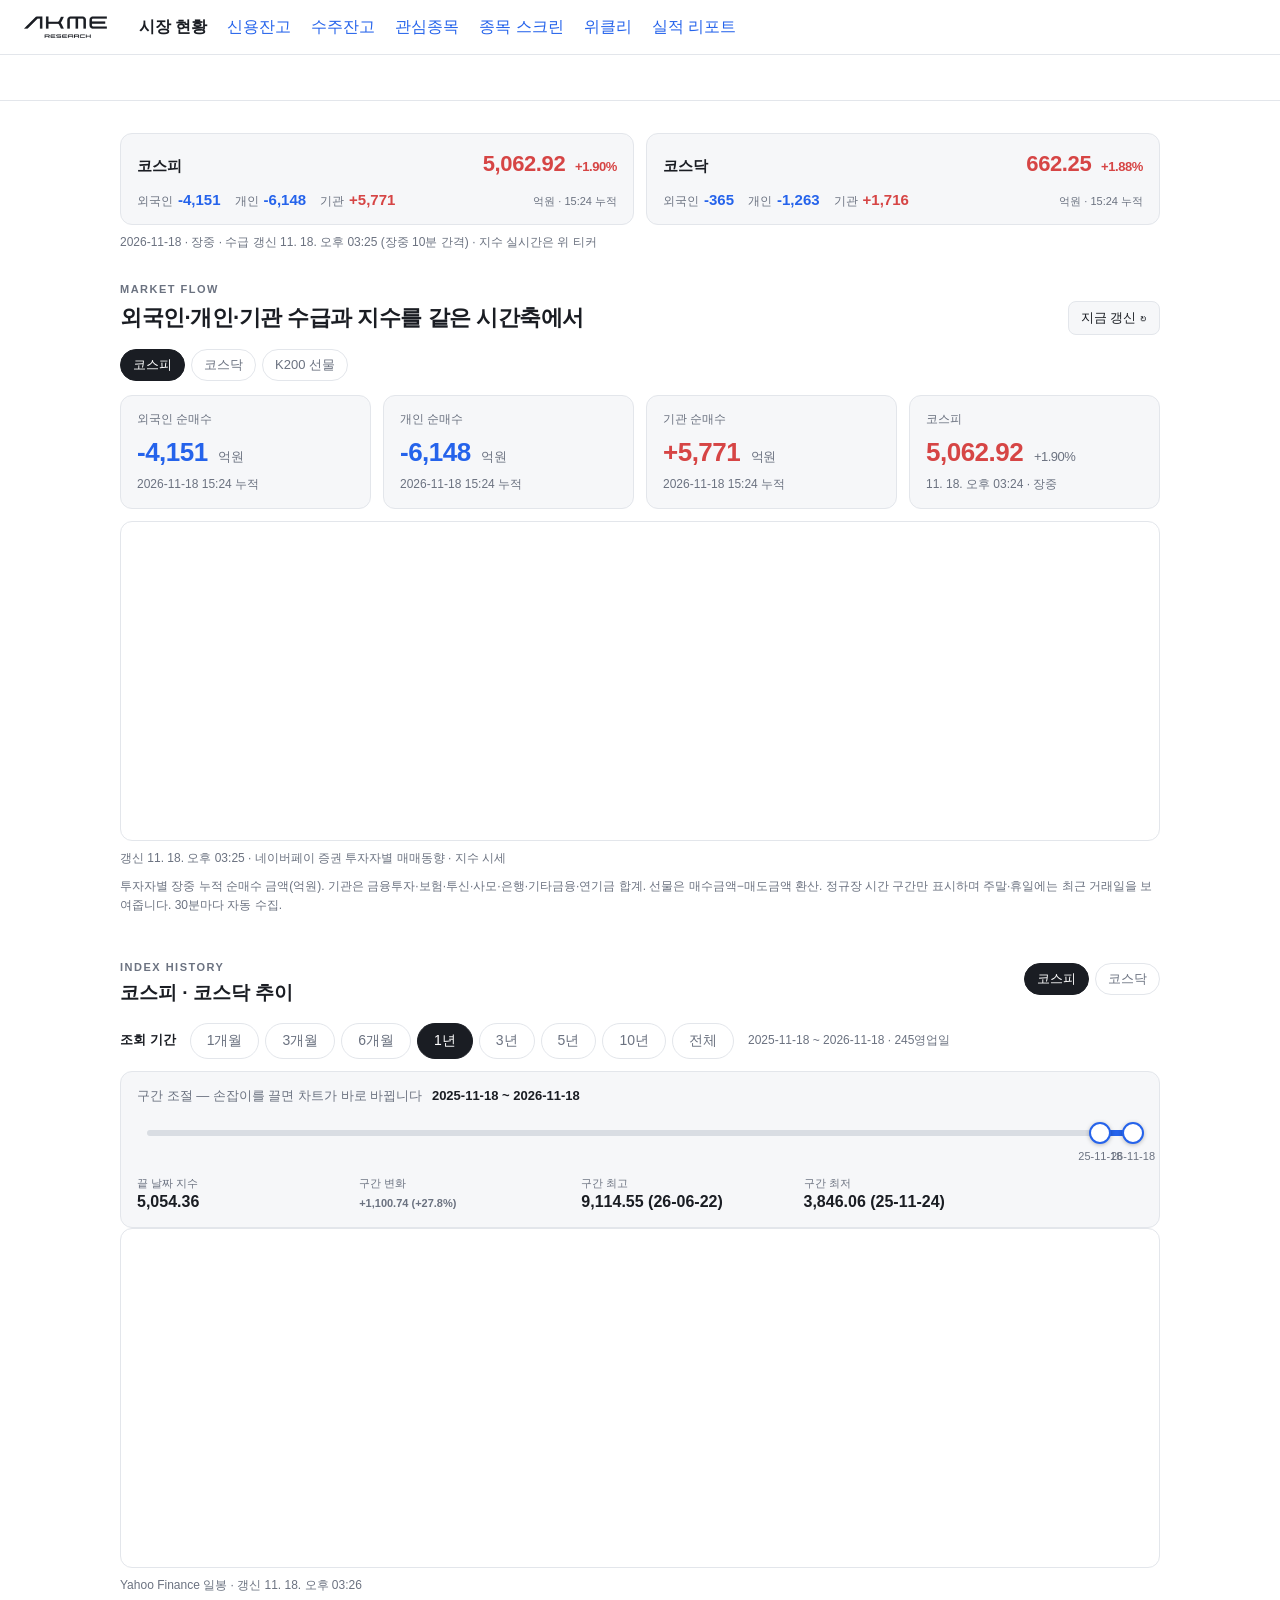
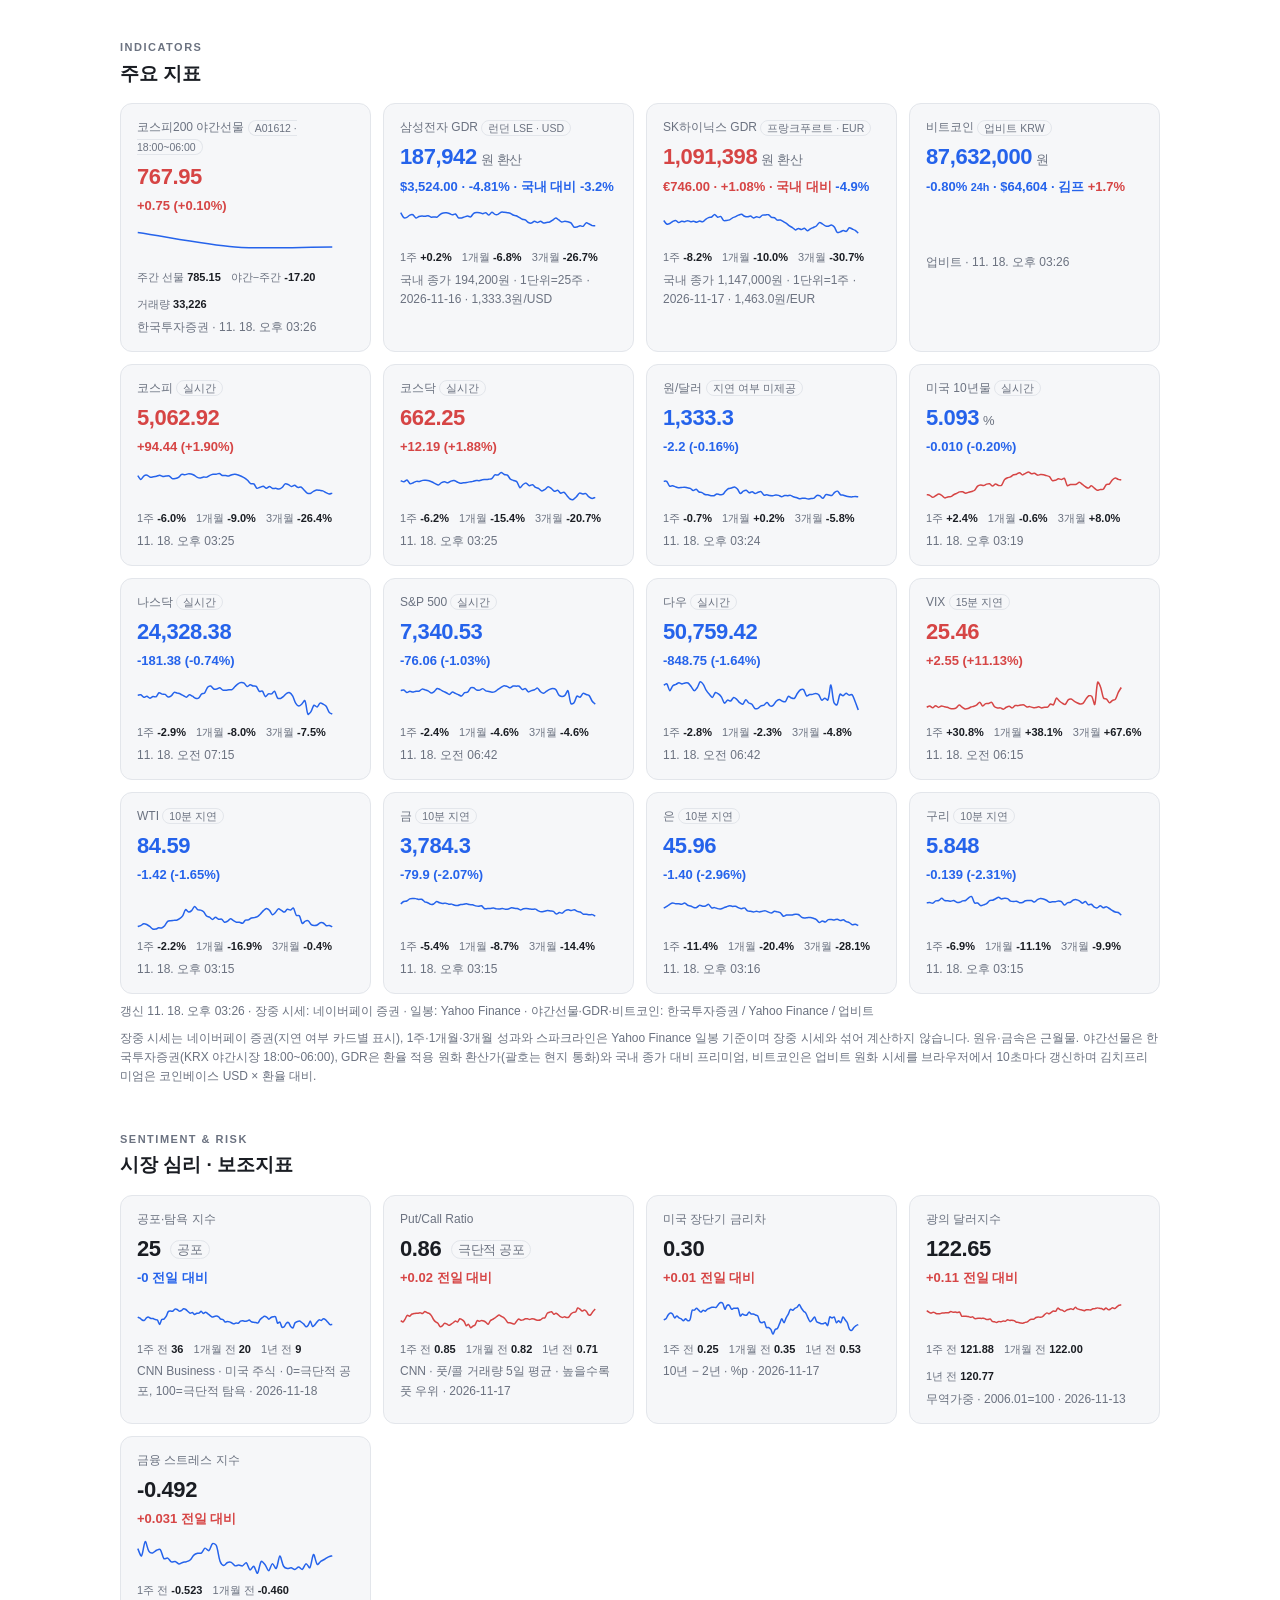
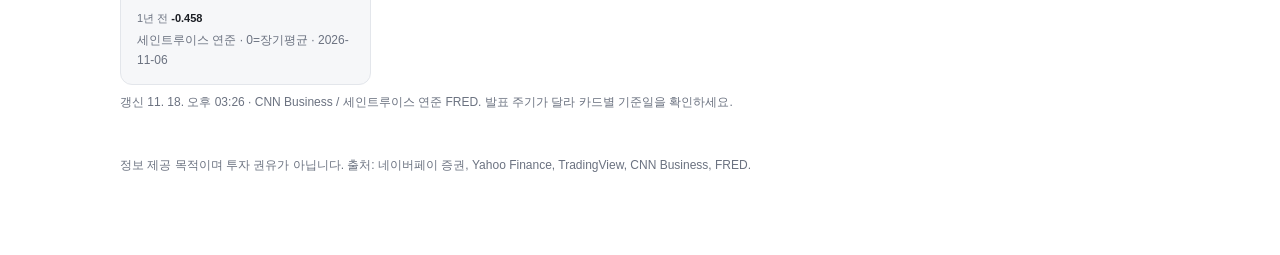
==== index.html @ b609981f "종목 스크린: P(Pass) 기본 숨김 + 10개씩 페이지 넘김 (10/25/50/100 선택) Co-Authored-By: Claude Fable 5.1 <noreply@anth" ====
<!DOCTYPE html>
<html lang="ko">
<head>
<meta charset="UTF-8">
<meta name="viewport" content="width=device-width, initial-scale=1">
<title>시장 현황 · AKME Research</title>
<meta name="description" content="외국인 수급과 지수, 12개 핵심 지표, 시장 심리를 한 화면에서. AI가 읽는 실적·수급·시장 심리.">
<meta property="og:type" content="website">
<meta property="og:site_name" content="AKME Research">
<meta property="og:title" content="시장 현황 · AKME Research">
<meta property="og:description" content="외국인 수급과 지수, 12개 핵심 지표, 시장 심리를 한 화면에서. AI가 읽는 실적·수급·시장 심리.">
<meta property="og:url" content="https://akmeresearch.github.io/stock/index.html">
<meta property="og:image" content="https://akmeresearch.github.io/stock/site/img/og-logo-2026-11.png">
<meta property="og:image:width" content="1200">
<meta property="og:image:height" content="630">
<meta property="og:locale" content="ko_KR">
<meta name="twitter:card" content="summary_large_image">
<meta name="twitter:title" content="시장 현황 · AKME Research">
<meta name="twitter:description" content="외국인 수급과 지수, 12개 핵심 지표, 시장 심리를 한 화면에서. AI가 읽는 실적·수급·시장 심리.">
<meta name="twitter:image" content="https://akmeresearch.github.io/stock/site/img/og-logo-2026-11.png">
<link rel="icon" href="favicon.ico?v=2" sizes="any">
<link rel="icon" type="image/png" sizes="32x32" href="site/img/icon-32.png?v=2">
<link rel="icon" type="image/png" sizes="192x192" href="site/img/icon-192.png?v=2">
<link rel="apple-touch-icon" sizes="180x180" href="site/img/icon-180.png?v=2">
<meta name="theme-color" content="#000000">
<link rel="stylesheet" href="site/style.css?v=202611181600">
<script src="site/vendor/chart.umd.min.js"></script>
</head>
<body>
<nav class="nav">
  <a class="brand" href="index.html"><img src="site/img/logo-dark.png" alt="AKME Research"></a>
  <a href="index.html" class="cur">시장 현황</a>
  <a href="credit.html">신용잔고</a>
  <a href="backlog.html">수주잔고</a>
  <a href="stocks.html">관심종목</a>
  <a href="screen.html">종목 스크린</a>
  <a href="weekly.html">위클리</a>
  <a href="reports.html">실적 리포트</a>
</nav>

<!-- 실시간 티커 (TradingView) -->
<div class="ticker">
  <div class="tradingview-widget-container">
    <div class="tradingview-widget-container__widget"></div>
    <script type="text/javascript" src="https://s3.tradingview.com/external-embedding/embed-widget-ticker-tape.js" async>
    {"symbols":[
      {"proName":"KRX:KOSPI","title":"코스피"},
      {"proName":"KRX:KOSDAQ","title":"코스닥"},
      {"proName":"KRX:KOSPI200","title":"코스피200"},
      {"proName":"FX_IDC:USDKRW","title":"원/달러"},
      {"proName":"NASDAQ:IXIC","title":"나스닥"},
      {"proName":"SP:SPX","title":"S&P 500"},
      {"proName":"TVC:VIX","title":"VIX"},
      {"proName":"TVC:US10Y","title":"미 10년물"},
      {"proName":"TVC:USOIL","title":"WTI"},
      {"proName":"TVC:GOLD","title":"금"},
      {"proName":"LSE:SMSN","title":"삼성전자 GDR"},
      {"proName":"UPBIT:BTCKRW","title":"BTC"}
    ],"showSymbolLogo":false,"colorTheme":"light","isTransparent":true,"displayMode":"adaptive","locale":"kr"}
    </script>
  </div>
</div>

<main class="wrap wide">
  <section class="sec quick-sec">
    <div id="quick" class="quick"></div>
    <div id="quick-note" class="note"></div>
  </section>

  <section class="sec">
    <div class="sec-head">
      <div><div class="eyebrow">MARKET FLOW</div><h1>외국인·개인·기관 수급과 지수를 같은 시간축에서</h1></div>
      <button class="btn" data-refresh>지금 갱신 ↻</button>
    </div>
    <div class="tabs">
      <button class="tab on" data-market="KOSPI">코스피</button>
      <button class="tab" data-market="KOSDAQ">코스닥</button>
      <button class="tab" data-market="FUT">K200 선물</button>
    </div>
    <div id="flow-stat" class="stats"></div>
    <div class="chart-box"><canvas id="flow-chart"></canvas></div>
    <div id="flow-note" class="note"></div>
    <div class="note">투자자별 장중 누적 순매수 금액(억원). 기관은 금융투자·보험·투신·사모·은행·기타금융·연기금 합계. 선물은 매수금액−매도금액 환산. 정규장 시간 구간만 표시하며 주말·휴일에는 최근 거래일을 보여줍니다. 30분마다 자동 수집.</div>
  </section>

  <section class="sec">
    <div class="sec-head">
      <div><div class="eyebrow">INDEX HISTORY</div><h2>코스피 · 코스닥 추이</h2></div>
      <div class="tabs" id="ih-market"><button class="tab on" data-code="KOSPI">코스피</button><button class="tab" data-code="KOSDAQ">코스닥</button></div>
    </div>
    <div class="period-bar">
      <span class="period-label">조회 기간</span>
      <div class="tabs" id="ih-range">
        <button class="tab" data-months="1">1개월</button>
        <button class="tab" data-months="3">3개월</button>
        <button class="tab" data-months="6">6개월</button>
        <button class="tab on" data-months="12">1년</button>
        <button class="tab" data-months="36">3년</button>
        <button class="tab" data-months="60">5년</button>
        <button class="tab" data-months="120">10년</button>
        <button class="tab" data-months="0">전체</button>
      </div>
      <span id="ih-period-note" class="note" style="margin:0"></span>
    </div>
    <div class="slider-box">
      <label>구간 조절 — 손잡이를 끌면 차트가 바로 바뀝니다 <b><span id="ih-start">—</span> ~ <span id="ih-end">—</span></b></label>
      <div id="ih-slider"></div>
      <div class="readout">
        <div><span>끝 날짜 지수</span><b id="ih-last">—</b></div>
        <div><span>구간 변화</span><b id="ih-change">—</b></div>
        <div><span>구간 최고</span><b id="ih-high">—</b></div>
        <div><span>구간 최저</span><b id="ih-low">—</b></div>
      </div>
    </div>
    <div class="chart-box" style="height:340px"><canvas id="ih-chart"></canvas></div>
    <div id="ih-note" class="note"></div>
  </section>

  <section class="sec">
    <div class="sec-head"><div><div class="eyebrow">INDICATORS</div><h2>주요 지표</h2></div></div>
    <div id="ind-grid" class="grid"></div>
    <div id="ind-note" class="note"></div>
    <div class="note">장중 시세는 네이버페이 증권(지연 여부 카드별 표시), 1주·1개월·3개월 성과와 스파크라인은 Yahoo Finance 일봉 기준이며 장중 시세와 섞어 계산하지 않습니다. 원유·금속은 근월물. 야간선물은 한국투자증권(KRX 야간시장 18:00~06:00), GDR은 환율 적용 원화 환산가(괄호는 현지 통화)와 국내 종가 대비 프리미엄, 비트코인은 업비트 원화 시세를 브라우저에서 10초마다 갱신하며 김치프리미엄은 코인베이스 USD × 환율 대비.</div>
  </section>

  <section class="sec">
    <div class="sec-head"><div><div class="eyebrow">SENTIMENT &amp; RISK</div><h2>시장 심리 · 보조지표</h2></div></div>
    <div id="sent-grid" class="grid"></div>
    <div id="sent-note" class="note"></div>
  </section>

  <div class="footer">정보 제공 목적이며 투자 권유가 아닙니다. 출처: 네이버페이 증권, Yahoo Finance, TradingView, CNN Business, FRED.</div>
</main>
<script src="site/rangeslider.js?v=202611161532"></script>
<script src="site/market.js?v=202611161532"></script>
</body>
</html>
---- site/style.css ----
:root {
  --bg: #ffffff; --panel: #f6f7f9; --line: #e3e6eb;
  --text: #1a1d23; --muted: #6b7280; --accent: #2563eb;
  --up: #ff5a5a; --down: #4f8cff;
}
* { box-sizing: border-box; }
body { margin: 0; background: var(--bg); color: var(--text);
  font-family: -apple-system, BlinkMacSystemFont, "Pretendard", "Apple SD Gothic Neo", "Noto Sans KR", sans-serif;
  line-height: 1.6; }
a { color: var(--accent); text-decoration: none; }
a:hover { text-decoration: underline; }
.nav { display: flex; gap: 20px; align-items: center; padding: 14px 24px; border-bottom: 1px solid var(--line); }
.nav .brand { display: flex; align-items: center; margin-right: 12px; }
.nav .brand img { height: 22px; width: auto; display: block; }
.nav a { white-space: nowrap; flex-shrink: 0; }
.nav a.cur { color: var(--text); font-weight: 600; }
@media (max-width: 720px) { .nav { gap: 14px; padding: 12px 16px; overflow-x: auto; -webkit-overflow-scrolling: touch; scrollbar-width: none; } .nav::-webkit-scrollbar { display: none; } .nav .brand img { height: 18px; } }
.wrap { max-width: 860px; margin: 0 auto; padding: 32px 20px 80px; }
h1 { font-size: 26px; letter-spacing: -0.5px; margin: 0 0 6px; }
.sub { color: var(--muted); margin-bottom: 28px; }
.card { display: block; background: var(--panel); border: 1px solid var(--line); border-radius: 12px;
  padding: 18px 20px; margin-bottom: 14px; color: var(--text); }
.card:hover { border-color: var(--accent); text-decoration: none; }
.card .meta { color: var(--muted); font-size: 13px; margin-bottom: 6px; }
.card .title { font-weight: 600; font-size: 17px; }
.card .summary { color: #3f4650; font-size: 14px; margin-top: 8px; }
.badge { display: inline-block; font-size: 11px; padding: 2px 8px; border-radius: 999px;
  border: 1px solid var(--line); color: var(--muted); margin-left: 8px; }
.empty { color: var(--muted); padding: 40px 0; text-align: center; }

/* markdown */
.md h1 { font-size: 26px; margin-top: 0; }
.md h2 { font-size: 19px; margin: 34px 0 12px; padding-bottom: 6px; border-bottom: 1px solid var(--line); }
.md blockquote { margin: 0 0 20px; padding: 12px 16px; border-left: 3px solid var(--accent);
  background: var(--panel); border-radius: 0 8px 8px 0; color: #2b3139; }
.md table { border-collapse: collapse; width: 100%; font-size: 14px; margin: 12px 0 18px; display: block; overflow-x: auto; }
.md th, .md td { border: 1px solid var(--line); padding: 7px 10px; text-align: left; white-space: nowrap; }
.md th { background: var(--panel); color: var(--muted); font-weight: 600; }
.md .qa-who { display: block; font-size: 12.5px; color: var(--muted); margin-top: 2px; }
.md p:has(> .qa-who) { margin-bottom: 8px; }
.md code { background: var(--panel); padding: 1px 5px; border-radius: 4px; font-size: 13px; }
.md hr { border: 0; border-top: 1px solid var(--line); margin: 30px 0; }
.md ul, .md ol { padding-left: 22px; }
.md li { margin: 4px 0; }
.md input[type=checkbox] { margin-right: 6px; }
.back { display: inline-block; margin-bottom: 18px; color: var(--muted); }
.footer { color: var(--muted); font-size: 12px; margin-top: 40px; }

/* ---- market page ---- */
.wrap.wide { max-width: 1080px; }
.ticker { border-bottom: 1px solid var(--line); height: 46px; overflow: hidden; }
.sec { margin-bottom: 44px; }
.sec-head { display: flex; justify-content: space-between; align-items: flex-end; gap: 16px; margin-bottom: 14px; }
.eyebrow { font-size: 11px; letter-spacing: 1.5px; color: var(--muted); font-weight: 600; }
.sec h1 { font-size: 22px; margin: 2px 0 0; }
.sec h2 { font-size: 19px; margin: 2px 0 0; }
.btn { background: var(--panel); border: 1px solid var(--line); border-radius: 8px; padding: 7px 12px; font-size: 13px; cursor: pointer; color: var(--text); }
.btn:hover { border-color: var(--accent); }
.tabs { display: flex; gap: 6px; flex-wrap: wrap; margin-bottom: 14px; }
.tab { background: transparent; border: 1px solid var(--line); border-radius: 999px; padding: 6px 12px; font-size: 13px; cursor: pointer; color: var(--muted); }
.tab.on { background: var(--text); color: #fff; border-color: var(--text); }
.stats { display: grid; grid-template-columns: repeat(auto-fit, minmax(220px, 1fr)); gap: 12px; margin-bottom: 12px; }
.stat { background: var(--panel); border: 1px solid var(--line); border-radius: 12px; padding: 14px 16px; }
.stat .k, .ind .k { font-size: 12px; color: var(--muted); }
.stat .v { font-size: 26px; font-weight: 700; letter-spacing: -0.5px; margin: 2px 0; }
.stat .v small, .ind .v small { font-size: 13px; font-weight: 500; color: var(--muted); margin-left: 4px; }
.stat .s, .ind .s { font-size: 12px; color: var(--muted); }
.chart-box { position: relative; height: 320px; background: #fff; border: 1px solid var(--line); border-radius: 12px; padding: 12px; }
.note { font-size: 12px; color: var(--muted); margin-top: 8px; }
.grid { display: grid; grid-template-columns: repeat(auto-fill, minmax(230px, 1fr)); gap: 12px; }
.ind { background: var(--panel); border: 1px solid var(--line); border-radius: 12px; padding: 14px 16px; }
.ind .v { font-size: 22px; font-weight: 700; letter-spacing: -0.4px; margin: 2px 0; }
.ind .c { font-size: 13px; font-weight: 600; }
.ind .p { display: flex; gap: 10px; font-size: 11px; color: var(--muted); margin: 6px 0 4px; flex-wrap: wrap; }
.ind .p b { color: var(--text); font-weight: 600; }
.ind .spark { position: relative; width: 100%; height: 40px; margin-top: 6px; }
.tag { font-size: 10.5px; color: var(--muted); border: 1px solid var(--line); border-radius: 999px; padding: 1px 6px; vertical-align: middle; }
.up { color: #d64545; } .down { color: #2563eb; }
@media (max-width: 640px) { .sec-head { flex-direction: column; align-items: flex-start; } .chart-box { height: 260px; } }

/* ---- stock page ---- */
.stock-head { display: grid; grid-template-columns: 1fr auto; gap: 16px 32px; align-items: end; }
.stock-head h1 { font-size: 28px; margin: 2px 0 0; }
.stock-head .meta { font-size: 13px; color: var(--muted); }
.stock-quote .v { font-size: 32px; font-weight: 700; letter-spacing: -0.6px; }
.stock-quote .v small { font-size: 14px; color: var(--muted); margin-left: 4px; font-weight: 500; }
.stock-quote .c { font-size: 15px; font-weight: 600; }
.stock-quote .s { font-size: 12px; color: var(--muted); }
.kv { grid-column: 1 / -1; display: grid; grid-template-columns: repeat(auto-fit, minmax(140px, 1fr)); gap: 8px; }
.kv div { background: var(--panel); border: 1px solid var(--line); border-radius: 10px; padding: 10px 12px; }
.kv span { display: block; font-size: 11px; color: var(--muted); }
.kv b { font-size: 14px; font-weight: 600; }
#fin-table table { margin-top: 12px; }
#fin-table td:not(:first-child), #fin-table th:not(:first-child) { text-align: right; }
@media (max-width: 640px) { .stock-head { grid-template-columns: 1fr; } }
.lnk { color: var(--accent); cursor: pointer; } .lnk:hover { text-decoration: underline; }
.sec h2 .unit { font-size: 12px; color: var(--muted); font-weight: 500; margin-left: 6px; }
#credit-table td:not(:first-child), #credit-table th:not(:first-child) { text-align: right; }
.period-bar { display: flex; align-items: center; gap: 14px; flex-wrap: wrap; margin-bottom: 12px; }
.period-label { font-size: 13px; font-weight: 600; color: var(--text); }
.period-bar .tabs { margin: 0; }
.period-bar .tab { padding: 8px 16px; font-size: 14px; }
.slider-box { background: var(--panel); border: 1px solid var(--line); border-radius: 12px; padding: 14px 16px; }
.slider-box label { font-size: 13px; color: var(--muted); display: block; margin-bottom: 6px; }
.slider-box label b { color: var(--text); margin-left: 6px; }
.rs { position: relative; height: 44px; margin: 14px 10px 0; touch-action: none; user-select: none; }
.rs-track { position: absolute; left: 0; right: 0; top: 9px; height: 6px; background: #d9dde3; border-radius: 3px; cursor: pointer; }
.rs-fill { position: absolute; top: 0; height: 6px; background: var(--accent); border-radius: 3px; }
.rs-handle { position: absolute; top: 12px; width: 22px; height: 22px; margin-left: -11px; border-radius: 50%; background: #fff; border: 2px solid var(--accent); box-shadow: 0 1px 4px rgba(0,0,0,.25); cursor: grab; transform: translateY(-50%); z-index: 2; }
.rs-handle.drag, .rs-handle:active { cursor: grabbing; transform: translateY(-50%) scale(1.12); }
.rs-handle:focus { outline: 2px solid rgba(37,99,235,.35); outline-offset: 2px; }
.rs-tip { position: absolute; top: 24px; left: 50%; transform: translateX(-50%); font-size: 11px; color: var(--muted); white-space: nowrap; }
.slider-box .readout { display: grid; grid-template-columns: 1fr 1fr 1fr 1.6fr; gap: 10px; margin-top: 10px; }
.slider-box .readout b { white-space: nowrap; line-height: 1.3; display: block; }
.slider-box .readout b span { display: inline-block; vertical-align: baseline; }
@media (max-width: 640px) { .slider-box .readout { grid-template-columns: repeat(2, 1fr); } }
.slider-box .readout span { display: block; font-size: 11px; color: var(--muted); }
.slider-box .readout b { font-size: 16px; font-weight: 600; }
.ind .c b { font-weight: 700; }
.quick-sec { margin-bottom: 28px; }
.quick { display: grid; grid-template-columns: repeat(auto-fit, minmax(320px, 1fr)); gap: 12px; }
.q-card { background: var(--panel); border: 1px solid var(--line); border-radius: 12px; padding: 12px 16px; }
.q-head { display: flex; justify-content: space-between; align-items: baseline; gap: 12px; }
.q-name { font-weight: 700; font-size: 15px; }
.q-price { font-size: 22px; font-weight: 700; letter-spacing: -0.4px; }
.q-price small { font-size: 13px; font-weight: 600; margin-left: 4px; }
.q-flows { display: flex; gap: 14px; align-items: baseline; margin-top: 6px; flex-wrap: wrap; }
.q-who span { font-size: 12px; color: var(--muted); margin-right: 5px; }
.q-who b { font-size: 15px; font-weight: 700; }
.q-unit { font-size: 11px; color: var(--muted); margin-left: auto; }
#bl-table td:nth-child(n+4), #bl-table th:nth-child(n+4) { text-align: right; }
#bl-detail td:nth-child(2), #bl-detail td:nth-child(3), #bl-detail td:nth-child(4), #bl-detail td:nth-child(5) { text-align: right; }
.divider { border: 0; border-top: 1px solid var(--line); margin: 28px 0 14px; }

/* 종목 스크린 */
.btn.primary { background: var(--accent); border-color: var(--accent); color: #fff; }
.btn.primary:disabled { opacity: .45; cursor: default; }
.sc-toolbar { display: flex; gap: 8px; flex-wrap: wrap; align-items: center; margin-bottom: 10px; }
.sc-spacer { flex: 1; }
.sc-input, .sc-select { border: 1px solid var(--line); border-radius: 8px; padding: 7px 10px; font-size: 14px; background: #fff; color: var(--text); font-family: inherit; }
.sc-input { min-width: 240px; flex: 1 1 240px; }
.sc-stats { display: flex; gap: 6px; flex-wrap: wrap; align-items: center; font-size: 12.5px; color: var(--muted); margin-bottom: 14px; }
.sc-stats .chip { border: 1px solid var(--line); border-radius: 999px; padding: 1px 8px; background: var(--panel); }
.sc-stats .chip.warn { border-color: #f59e0b; color: #b45309; background: #fffbeb; }
.sc-stats .chip.ok { color: #15803d; }
.sc-upd { margin-left: auto; }
.sc-tablewrap { border: 1px solid var(--line); border-radius: 12px; overflow: hidden; }
.sc-table { width: 100%; border-collapse: collapse; font-size: 14px; }
.sc-table th { position: sticky; top: 0; background: var(--panel); color: var(--muted); font-weight: 600; font-size: 12.5px; text-align: left; padding: 9px 12px; border-bottom: 1px solid var(--line); z-index: 1; white-space: nowrap; }
.sc-table th.sortable { cursor: pointer; user-select: none; }
.sc-table th.sortable.on { color: var(--text); }
.sc-table th.sortable.on::after { content: ' ' attr(data-dir); font-size: 10px; }
.sc-table td { padding: 7px 12px; border-bottom: 1px solid var(--line); vertical-align: middle; }
.sc-table tr:last-child td { border-bottom: 0; }
.sc-name { width: 30%; }
.sc-name .lnk { color: var(--text); font-weight: 600; }
.sc-meta { font-size: 11.5px; color: var(--muted); white-space: nowrap; overflow: hidden; text-overflow: ellipsis; max-width: 260px; }
.sc-sector { width: 22%; color: #374151; font-size: 13px; }
.sc-cls { width: 74px; }
.sc-table select.cls { width: 62px; padding: 5px 6px; border: 1px solid var(--line); border-radius: 7px; font-size: 14px; font-weight: 700; background: #fff; color: var(--text); font-family: inherit; }
.sc-table input.memo { width: 100%; padding: 6px 9px; border: 1px solid transparent; border-radius: 7px; background: transparent; font-size: 13.5px; font-family: inherit; color: var(--text); }
.sc-table input.memo:hover { border-color: var(--line); }
.sc-table input.memo:focus { border-color: var(--accent); background: #fff; outline: none; }
.sc-table tr.dirty .sc-name::before { content: ''; display: inline-block; width: 6px; height: 6px; border-radius: 50%; background: #f59e0b; margin-right: 6px; vertical-align: middle; }
tr.c-S select.cls, .chip.c-S { background: #fef3c7; border-color: #f59e0b; color: #92400e; }
tr.c-A select.cls, .chip.c-A { background: #dcfce7; border-color: #22c55e; color: #166534; }
tr.c-B select.cls, .chip.c-B { background: #dbeafe; border-color: #60a5fa; color: #1e40af; }
tr.c-C select.cls, .chip.c-C { background: #f3f4f6; color: #374151; }
tr.c-D select.cls, .chip.c-D { background: #f3f4f6; color: #6b7280; }
tr.c-F select.cls, .chip.c-F { background: #fee2e2; border-color: #f87171; color: #991b1b; }
tr.c-P select.cls, .chip.c-P { background: #ede9fe; border-color: #a78bfa; color: #5b21b6; }
.sc-check { display: inline-flex; align-items: center; gap: 5px; font-size: 13.5px; color: var(--text); cursor: pointer; white-space: nowrap; }
.sc-pager { display: flex; gap: 6px; align-items: center; flex-wrap: wrap; justify-content: center; padding: 10px 0; font-size: 13.5px; }
.sc-pager .pg-info { padding: 0 6px; white-space: nowrap; }
.sc-pager .pg-info small { color: var(--muted); font-size: 12px; }
.sc-pager .pg-num { width: 56px; padding: 5px 6px; border: 1px solid var(--line); border-radius: 7px; font-size: 13.5px; text-align: center; font-family: inherit; }
.sc-pager .pg-size { padding: 5px 6px; font-size: 13px; }
@media (max-width: 640px) {
  .sc-sector { display: none; }
  .sc-name { width: 44%; }
  .sc-table td { padding: 7px 8px; }
  .sc-meta { max-width: 150px; }
}
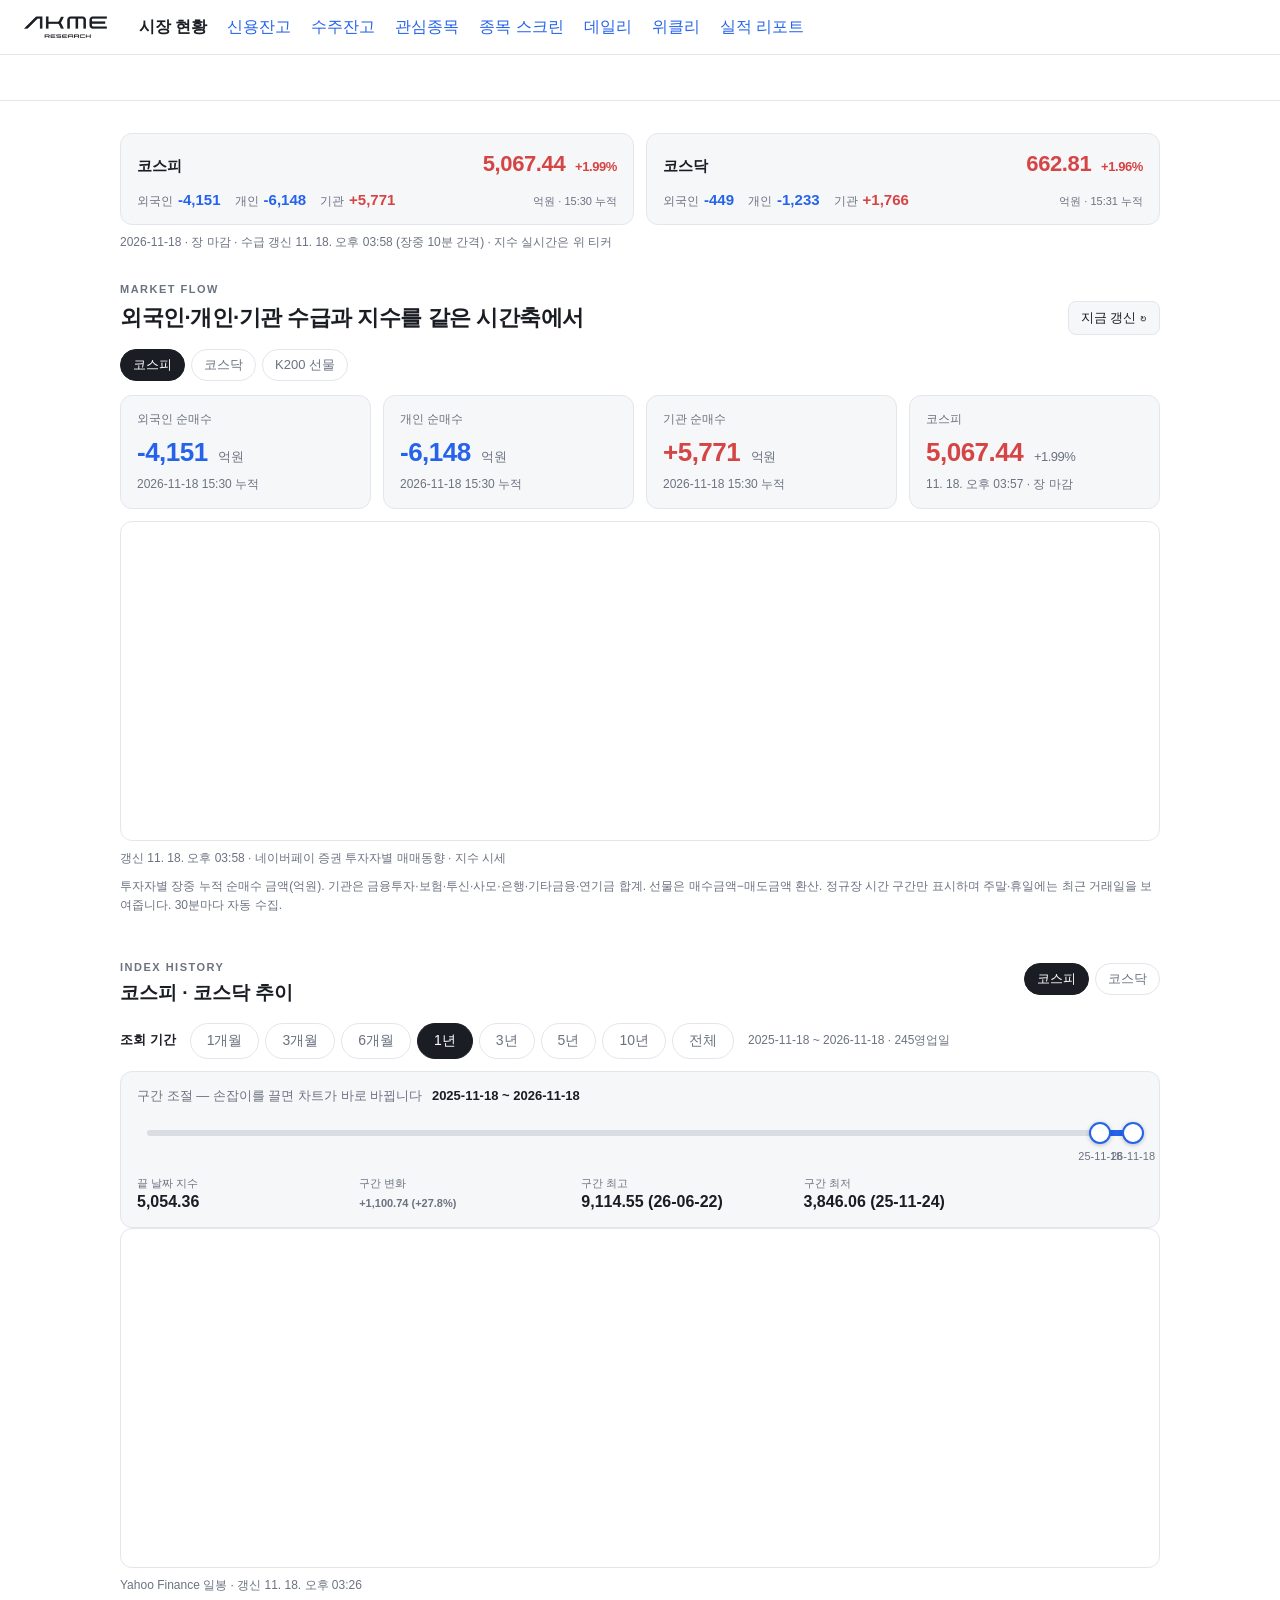
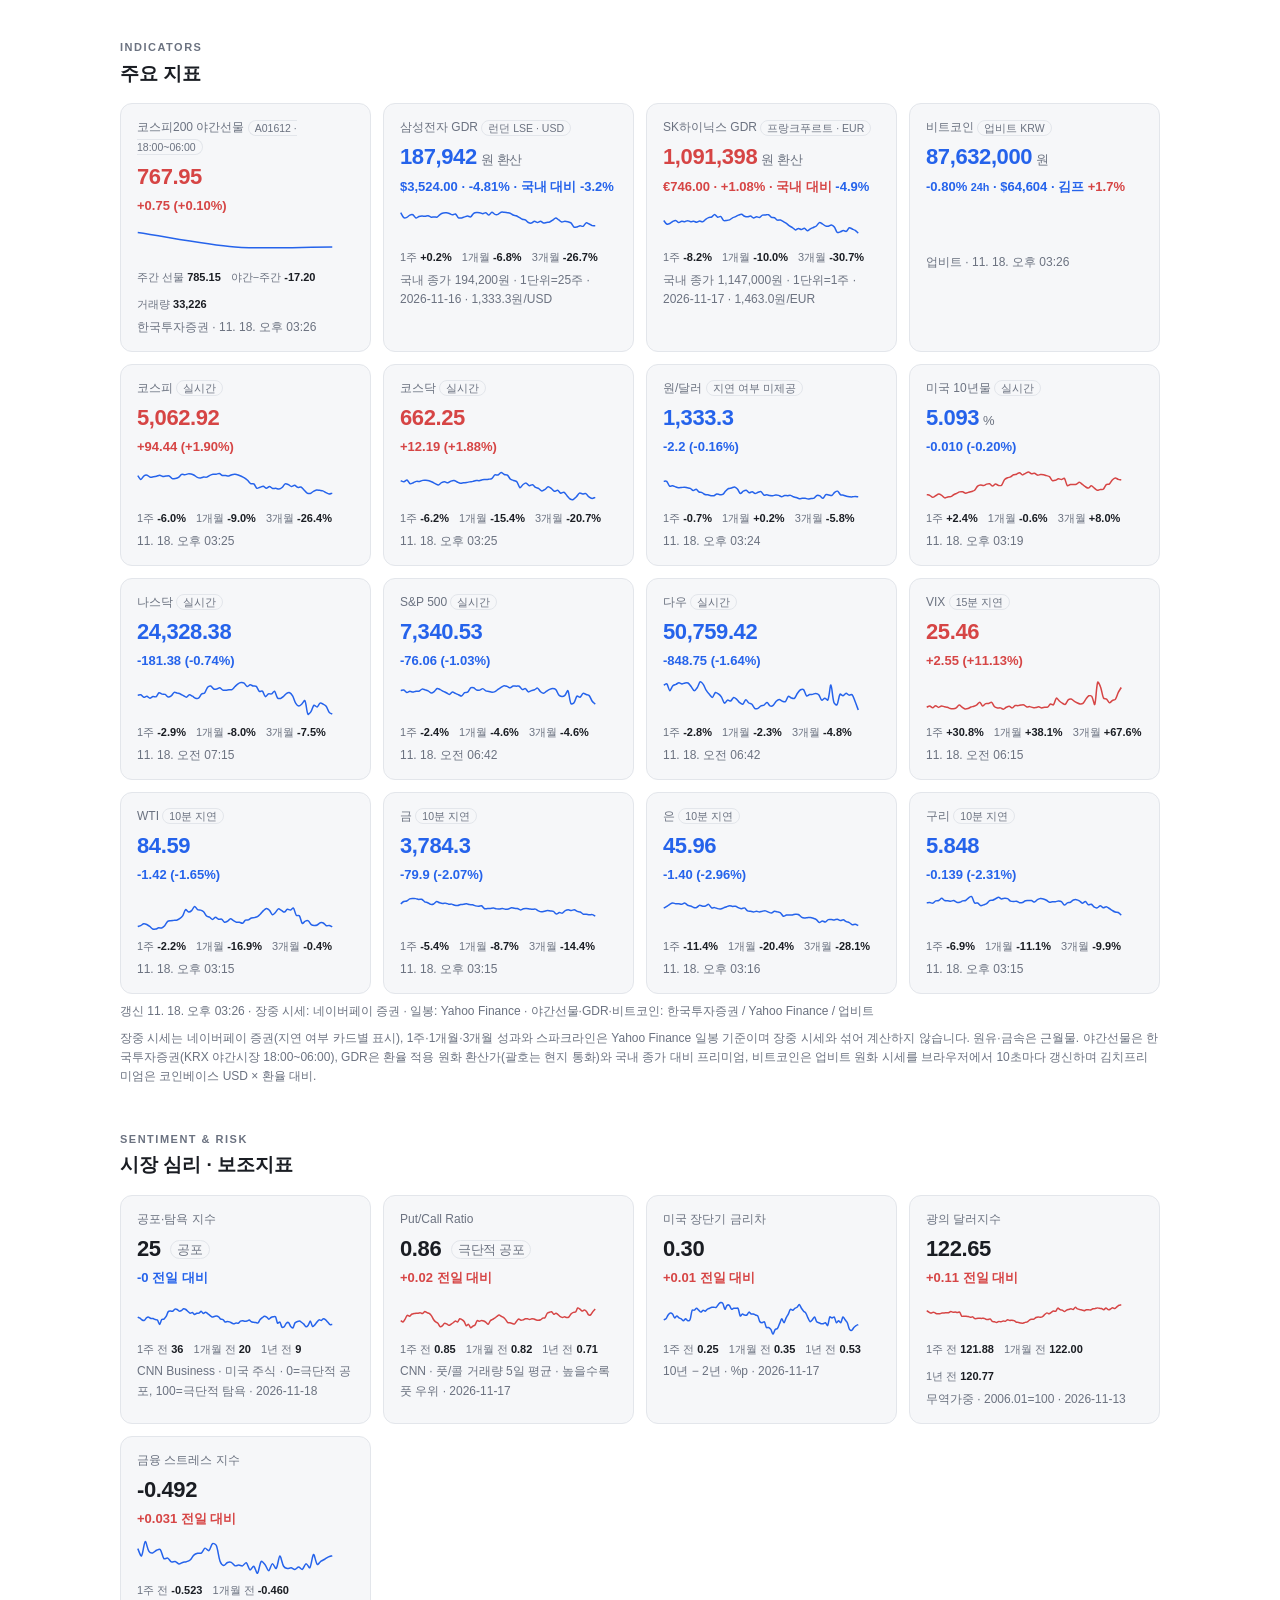
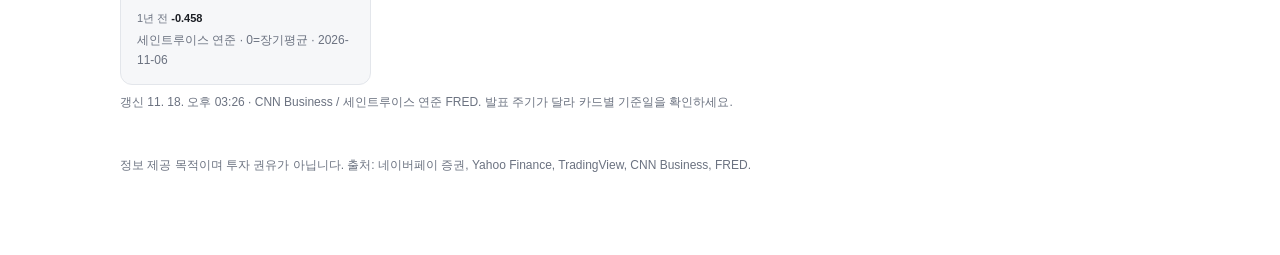
==== commit 3f386540: "데일리 브리핑: 아침 7시 전일 미국장 · 저녁 8시 한국장 (데이터팩+뉴스 RSS → Claude), 데일리 페이지, 텔레그램, 워크플로 Co-Authored-By: Claude" ====
--- a/index.html
+++ b/index.html
@@ -23,7 +23,7 @@
 <link rel="icon" type="image/png" sizes="192x192" href="site/img/icon-192.png?v=2">
 <link rel="apple-touch-icon" sizes="180x180" href="site/img/icon-180.png?v=2">
 <meta name="theme-color" content="#000000">
-<link rel="stylesheet" href="site/style.css?v=202611181600">
+<link rel="stylesheet" href="site/style.css?v=202611181800">
 <script src="site/vendor/chart.umd.min.js"></script>
 </head>
 <body>
@@ -34,6 +34,7 @@
   <a href="backlog.html">수주잔고</a>
   <a href="stocks.html">관심종목</a>
   <a href="screen.html">종목 스크린</a>
+  <a href="daily.html">데일리</a>
   <a href="weekly.html">위클리</a>
   <a href="reports.html">실적 리포트</a>
 </nav>
--- a/site/style.css
+++ b/site/style.css
@@ -137,6 +137,7 @@
 .btn.primary:disabled { opacity: .45; cursor: default; }
 .sc-toolbar { display: flex; gap: 8px; flex-wrap: wrap; align-items: center; margin-bottom: 10px; }
 .sc-spacer { flex: 1; }
+.sc-select { max-width: 220px; }
 .sc-input, .sc-select { border: 1px solid var(--line); border-radius: 8px; padding: 7px 10px; font-size: 14px; background: #fff; color: var(--text); font-family: inherit; }
 .sc-input { min-width: 240px; flex: 1 1 240px; }
 .sc-stats { display: flex; gap: 6px; flex-wrap: wrap; align-items: center; font-size: 12.5px; color: var(--muted); margin-bottom: 14px; }
@@ -155,7 +156,10 @@
 .sc-name { width: 30%; }
 .sc-name .lnk { color: var(--text); font-weight: 600; }
 .sc-meta { font-size: 11.5px; color: var(--muted); white-space: nowrap; overflow: hidden; text-overflow: ellipsis; max-width: 260px; }
-.sc-sector { width: 22%; color: #374151; font-size: 13px; }
+.sc-sector { width: 24%; color: #374151; font-size: 13px; }
+.sc-sector .l1 { display: inline-block; font-size: 11.5px; color: var(--muted); border: 1px solid var(--line); border-radius: 999px; padding: 0 7px; margin-right: 4px; background: var(--panel); }
+.sc-sector .l2 { font-weight: 500; }
+.sc-sector .ksic { font-weight: 400; color: var(--muted); }
 .sc-cls { width: 74px; }
 .sc-table select.cls { width: 62px; padding: 5px 6px; border: 1px solid var(--line); border-radius: 7px; font-size: 14px; font-weight: 700; background: #fff; color: var(--text); font-family: inherit; }
 .sc-table input.memo { width: 100%; padding: 6px 9px; border: 1px solid transparent; border-radius: 7px; background: transparent; font-size: 13.5px; font-family: inherit; color: var(--text); }
@@ -169,6 +173,14 @@
 tr.c-D select.cls, .chip.c-D { background: #f3f4f6; color: #6b7280; }
 tr.c-F select.cls, .chip.c-F { background: #fee2e2; border-color: #f87171; color: #991b1b; }
 tr.c-P select.cls, .chip.c-P { background: #ede9fe; border-color: #a78bfa; color: #5b21b6; }
+.sc-hint { background: #fffbeb; border: 1px solid #fcd34d; color: #92400e; border-radius: 10px; padding: 9px 12px; font-size: 13px; margin: -6px 0 14px; }
+.sc-menu { position: relative; }
+.sc-menu-list { position: absolute; right: 0; top: calc(100% + 4px); background: #fff; border: 1px solid var(--line); border-radius: 10px; box-shadow: 0 6px 24px rgba(0,0,0,.08); padding: 6px; min-width: 170px; z-index: 5; display: flex; flex-direction: column; }
+.sc-menu-list[hidden] { display: none; }
+.sc-menu-list .mi { background: none; border: 0; text-align: left; padding: 8px 10px; font-size: 13.5px; border-radius: 7px; cursor: pointer; color: var(--text); font-family: inherit; }
+.sc-menu-list .mi:hover { background: var(--panel); }
+.sc-menu-list .mi:disabled { color: var(--muted); cursor: default; }
+.sc-menu-list .mi#save { font-weight: 600; color: var(--accent); }
 .sc-check { display: inline-flex; align-items: center; gap: 5px; font-size: 13.5px; color: var(--text); cursor: pointer; white-space: nowrap; }
 .sc-pager { display: flex; gap: 6px; align-items: center; flex-wrap: wrap; justify-content: center; padding: 10px 0; font-size: 13.5px; }
 .sc-pager .pg-info { padding: 0 6px; white-space: nowrap; }
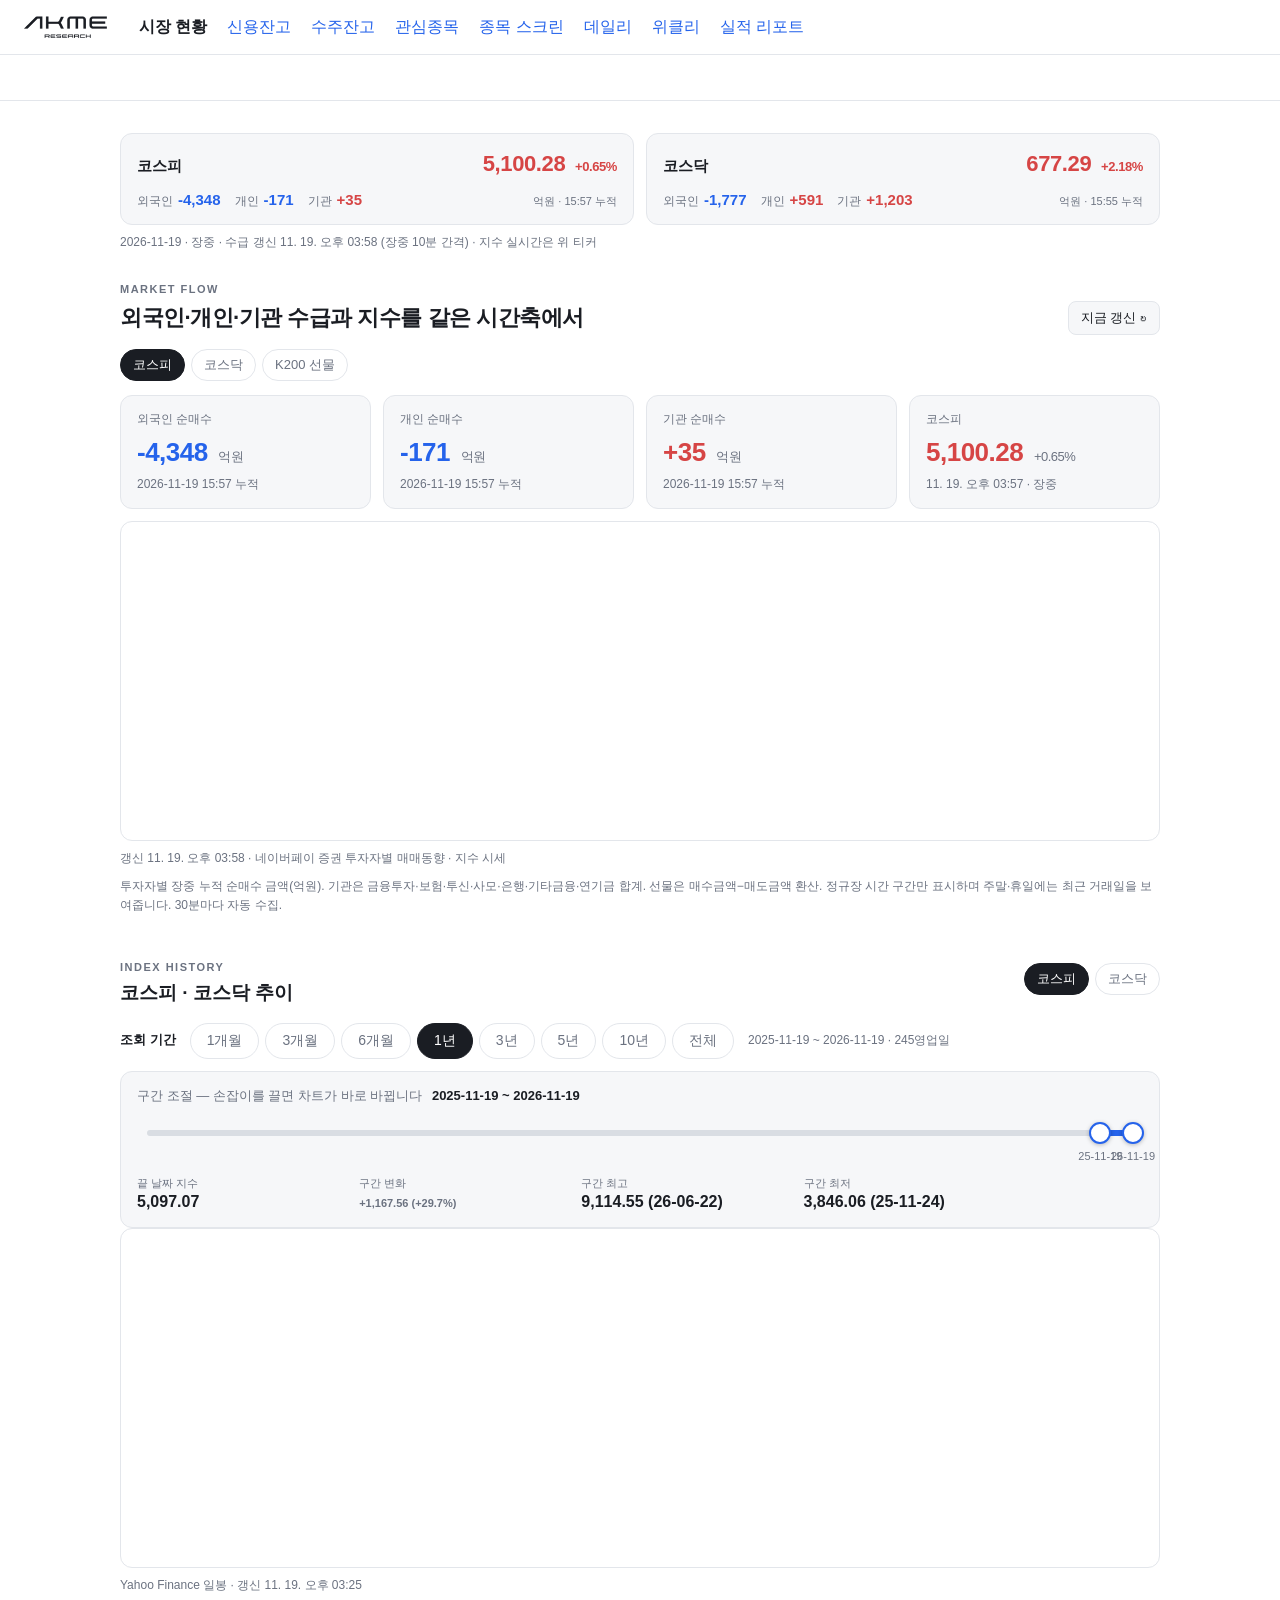
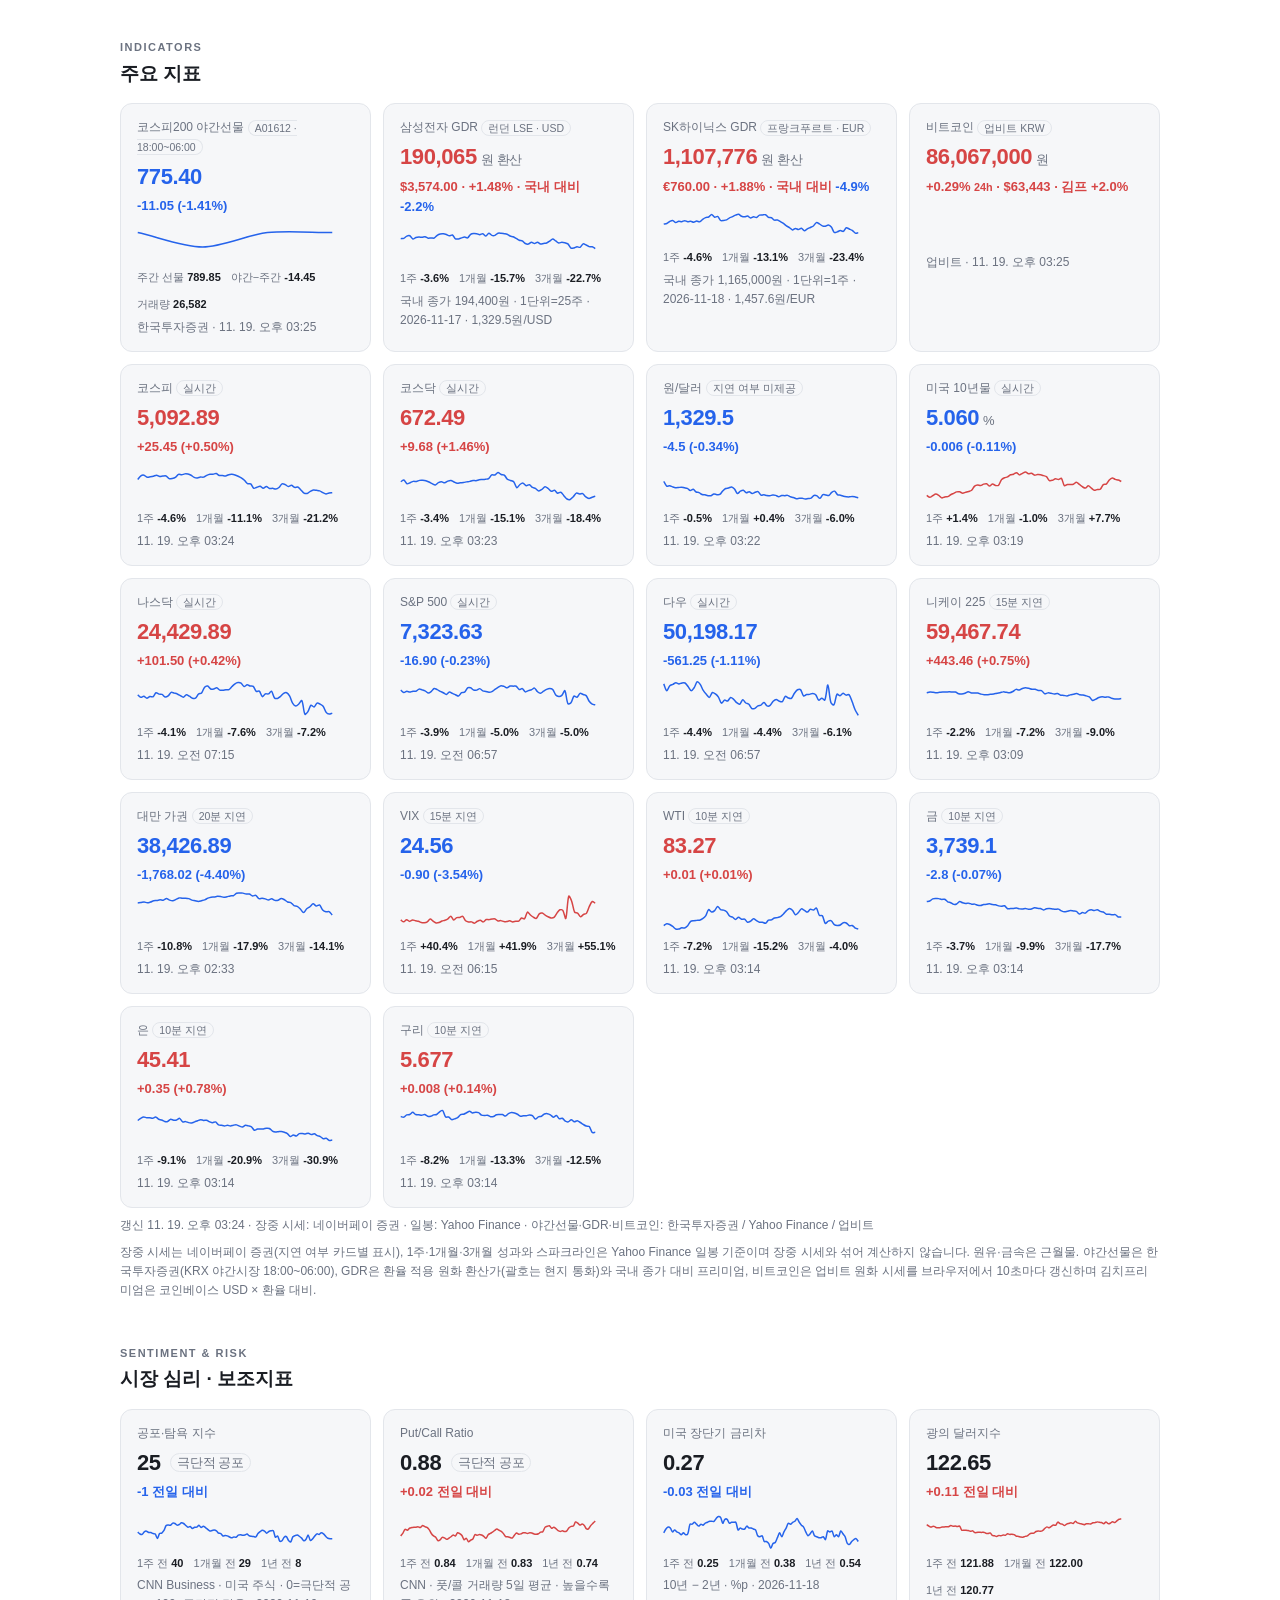
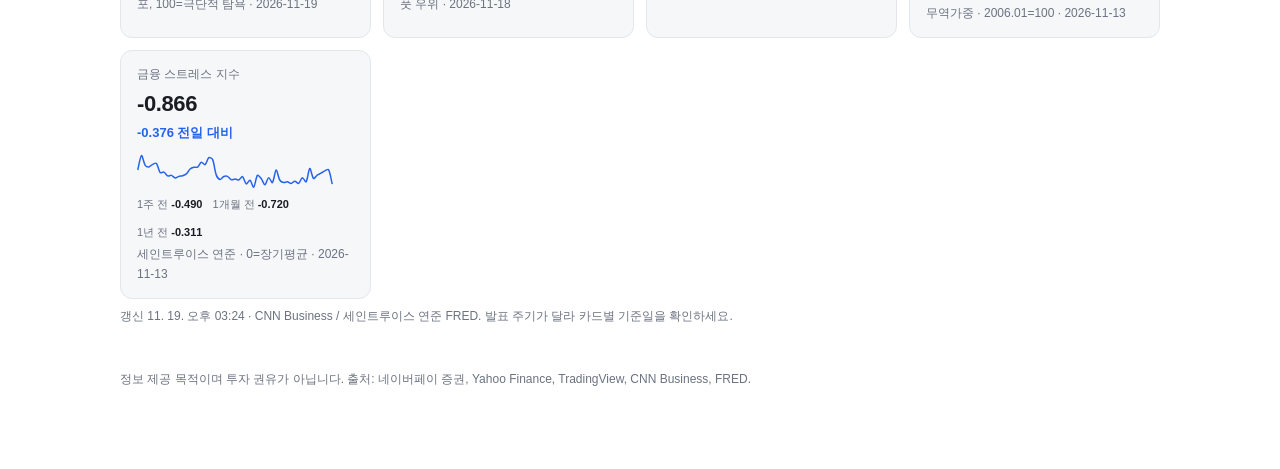
==== commit 4718663f: "리포트 안 차트: ```chart JSON 블록을 Chart.js로 렌더링, 브이엠 분석에 차트 8개, 심층분석 프롬프트에 차트 규칙 Co-Authored-By: Claude Fa" ====
--- a/index.html
+++ b/index.html
@@ -23,7 +23,7 @@
 <link rel="icon" type="image/png" sizes="192x192" href="site/img/icon-192.png?v=2">
 <link rel="apple-touch-icon" sizes="180x180" href="site/img/icon-180.png?v=2">
 <meta name="theme-color" content="#000000">
-<link rel="stylesheet" href="site/style.css?v=202611181800">
+<link rel="stylesheet" href="site/style.css?v=202611191700">
 <script src="site/vendor/chart.umd.min.js"></script>
 </head>
 <body>
--- a/site/style.css
+++ b/site/style.css
@@ -39,6 +39,12 @@
 .md .qa-who { display: block; font-size: 12.5px; color: var(--muted); margin-top: 2px; }
 .md p:has(> .qa-who) { margin-bottom: 8px; }
 .md code { background: var(--panel); padding: 1px 5px; border-radius: 4px; font-size: 13px; }
+.md .md-chart { margin: 14px 0 22px; padding: 12px 14px 10px; border: 1px solid var(--line); border-radius: 12px; background: #fff; }
+.md .md-chart figcaption { font-size: 13.5px; font-weight: 600; margin-bottom: 6px; }
+.md .md-chart figcaption small { color: var(--muted); font-weight: 400; }
+.md .md-chart-box { position: relative; height: 240px; }
+.md .md-chart-note { font-size: 12px; color: var(--muted); margin-top: 6px; }
+@media (max-width: 640px) { .md .md-chart-box { height: 200px; } }
 .md hr { border: 0; border-top: 1px solid var(--line); margin: 30px 0; }
 .md ul, .md ol { padding-left: 22px; }
 .md li { margin: 4px 0; }
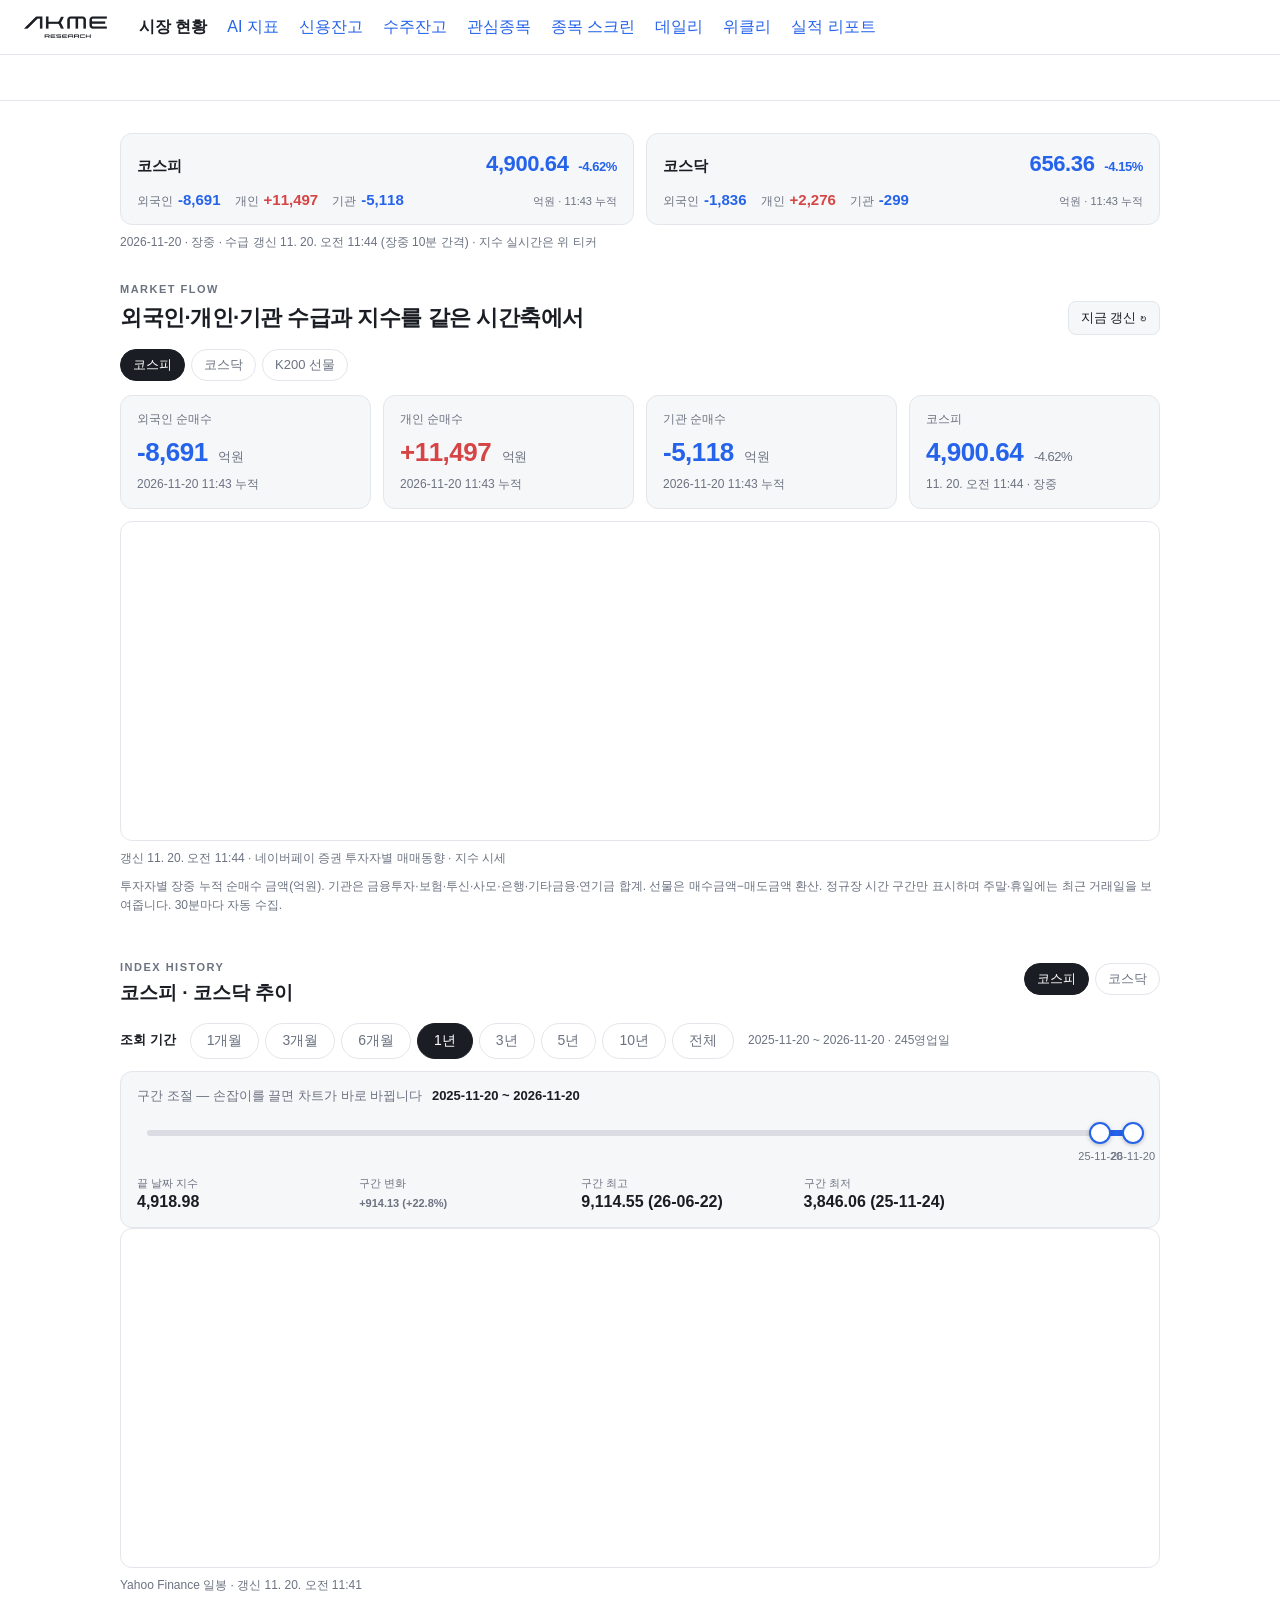
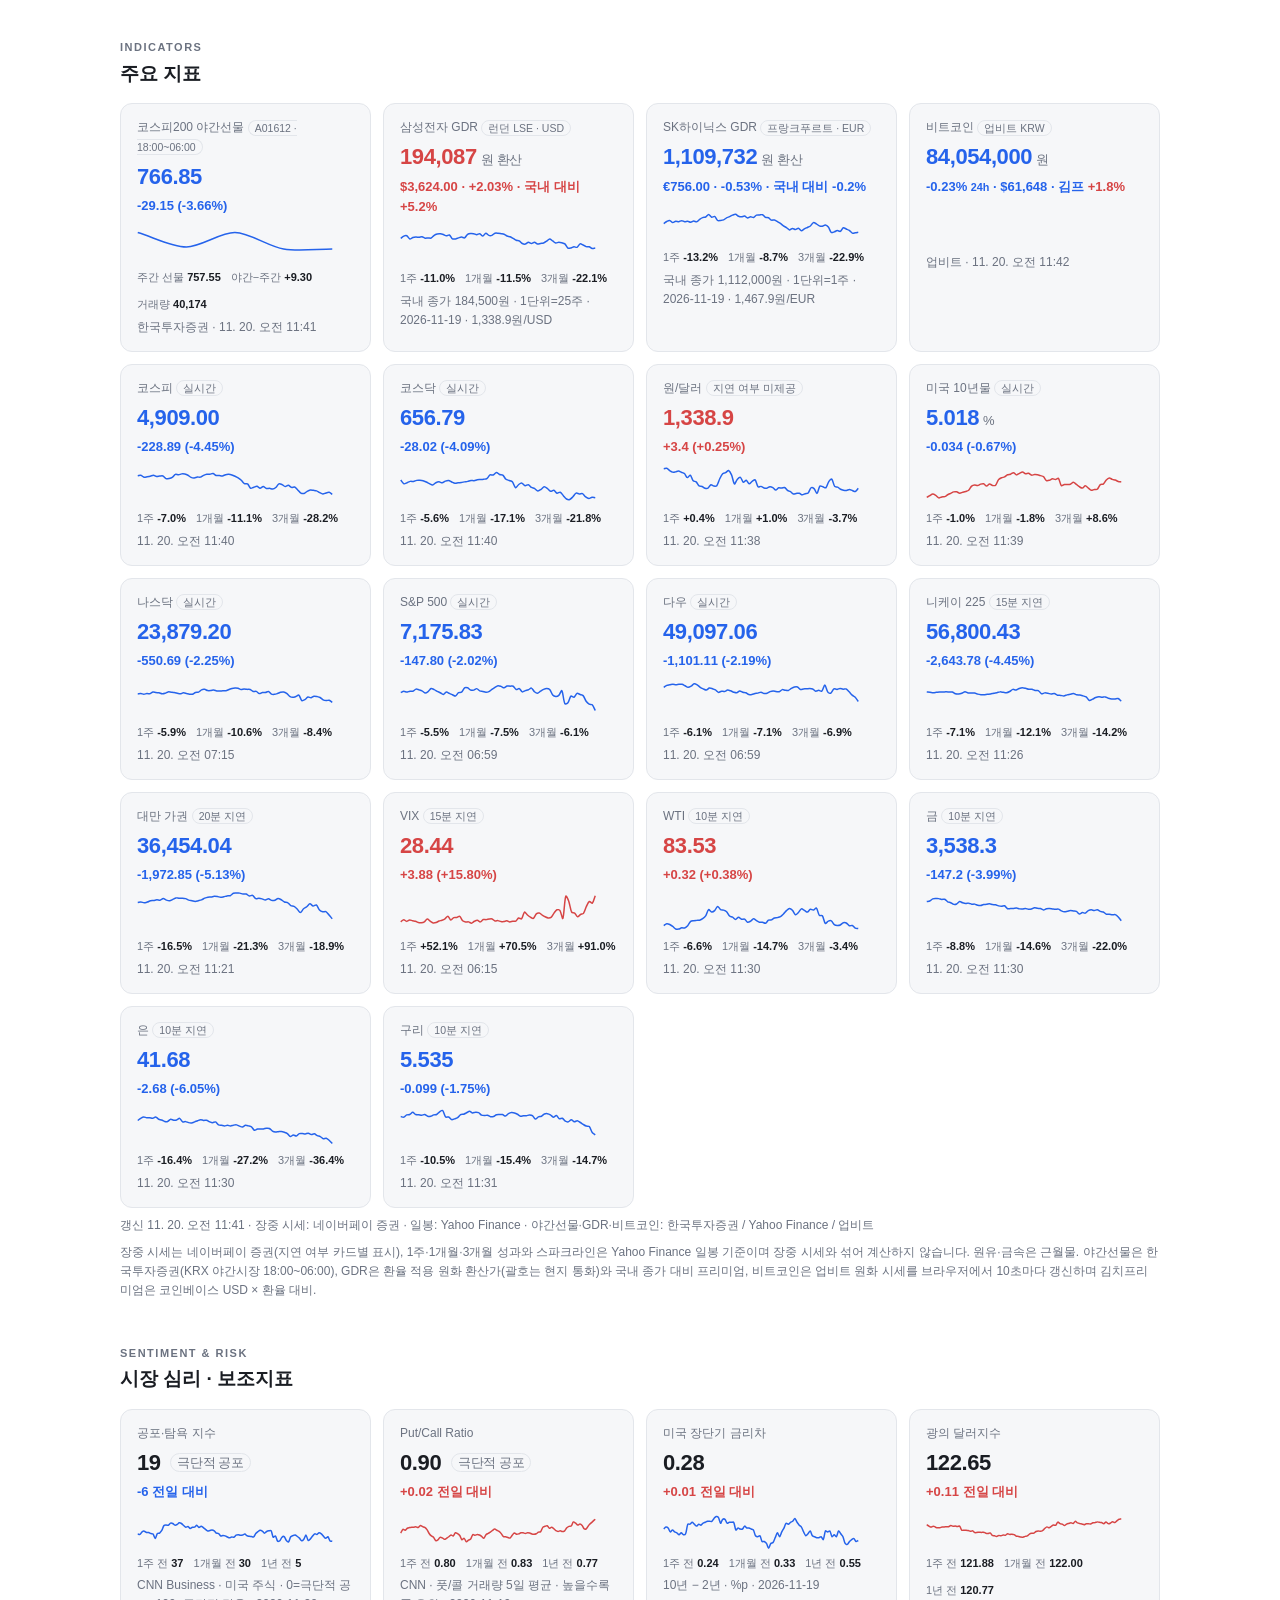
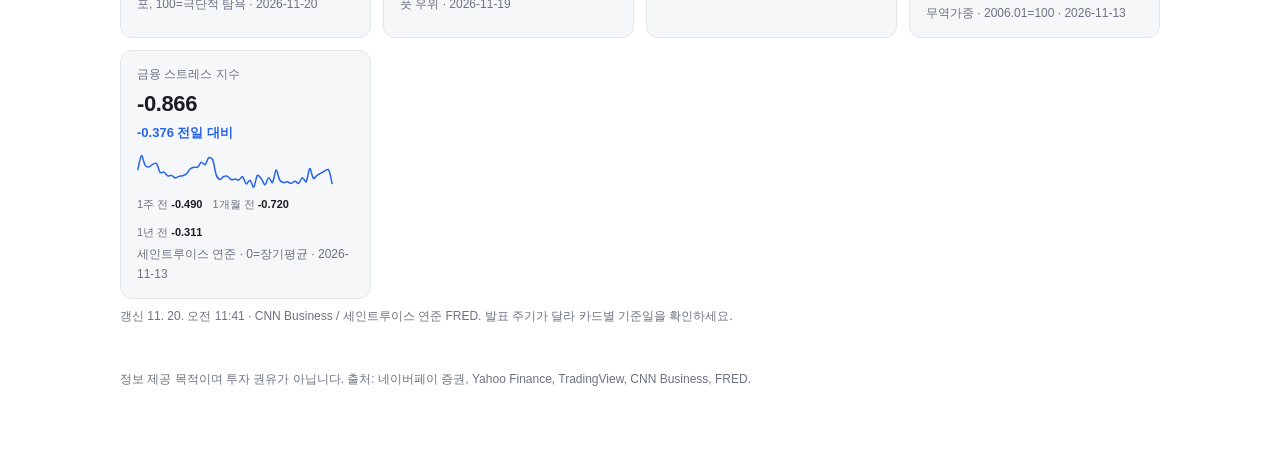
==== commit e825a89f: "AI 지표 페이지 (현물가 카드·추이 차트·계약가·전망 차트·리서치 요약) + 네비 Co-Authored-By: Claude Fable 5.1 <noreply@anthropic.c" ====
--- a/index.html
+++ b/index.html
@@ -23,13 +23,14 @@
 <link rel="icon" type="image/png" sizes="192x192" href="site/img/icon-192.png?v=2">
 <link rel="apple-touch-icon" sizes="180x180" href="site/img/icon-180.png?v=2">
 <meta name="theme-color" content="#000000">
-<link rel="stylesheet" href="site/style.css?v=202611191700">
+<link rel="stylesheet" href="site/style.css?v=202611201400">
 <script src="site/vendor/chart.umd.min.js"></script>
 </head>
 <body>
 <nav class="nav">
   <a class="brand" href="index.html"><img src="site/img/logo-dark.png" alt="AKME Research"></a>
   <a href="index.html" class="cur">시장 현황</a>
+  <a href="ai.html">AI 지표</a>
   <a href="credit.html">신용잔고</a>
   <a href="backlog.html">수주잔고</a>
   <a href="stocks.html">관심종목</a>
--- a/site/style.css
+++ b/site/style.css
@@ -199,3 +199,31 @@
   .sc-table td { padding: 7px 8px; }
   .sc-meta { max-width: 150px; }
 }
+
+/* AI 지표 */
+.ai-related { display: flex; gap: 8px; flex-wrap: wrap; }
+.ai-rel { display: inline-flex; align-items: baseline; gap: 8px; background: var(--panel); border: 1px solid var(--line); border-radius: 999px; padding: 6px 14px; font-size: 13px; color: var(--text); text-decoration: none; }
+.ai-rel b { font-size: 14px; } .ai-rel small { font-size: 12px; font-weight: 600; }
+a.ai-rel:hover { border-color: var(--accent); text-decoration: none; }
+.ai-ind { cursor: pointer; } .ai-ind:hover { border-color: var(--accent); }
+.ai-ind .title { font-weight: 600; font-size: 15px; }
+.chart-box.tall { height: 380px; }
+.ai-tables { display: grid; grid-template-columns: repeat(auto-fit, minmax(340px, 1fr)); gap: 12px; }
+.ai-table { background: #fff; border: 1px solid var(--line); border-radius: 12px; padding: 10px 12px; overflow-x: auto; }
+.ai-table-h { font-size: 13px; font-weight: 700; margin: 2px 0 8px; }
+.ai-table table { width: 100%; border-collapse: collapse; font-size: 13px; }
+.ai-table th, .ai-table td { padding: 6px 8px; border-bottom: 1px solid var(--line); text-align: left; white-space: nowrap; }
+.ai-table th { color: var(--muted); font-weight: 600; font-size: 12px; }
+.ai-table tr:last-child td { border-bottom: 0; }
+.ai-table td.muted { color: var(--muted); font-size: 12px; }
+.ai-table a { color: var(--accent); }
+#fc-table { margin-top: 12px; grid-template-columns: 1fr; }
+.ai-summary { background: #fff; border: 1px solid var(--line); border-radius: 12px; padding: 6px 18px; margin-bottom: 12px; }
+.ai-summary h2 { font-size: 17px; margin: 18px 0 8px; border: 0; padding: 0; }
+.ai-points { display: grid; grid-template-columns: repeat(auto-fit, minmax(320px, 1fr)); gap: 12px; }
+.ai-pt { background: var(--panel); border: 1px solid var(--line); border-radius: 12px; padding: 12px 14px; font-size: 13.5px; }
+.ai-pt ul { margin: 0; padding-left: 18px; } .ai-pt li { margin: 6px 0; }
+.ai-pt .src { color: var(--muted); font-size: 12px; }
+.badge.dir-up { background: #fee2e2; color: #991b1b; } .badge.dir-down { background: #dbeafe; color: #1e40af; } .badge.dir-mixed { background: #f3f4f6; color: #374151; }
+.ai-sources { margin-top: 14px; font-size: 13px; } .ai-sources summary { cursor: pointer; color: var(--muted); }
+.ai-sources ul { padding-left: 18px; } .ai-sources li { margin: 4px 0; }
